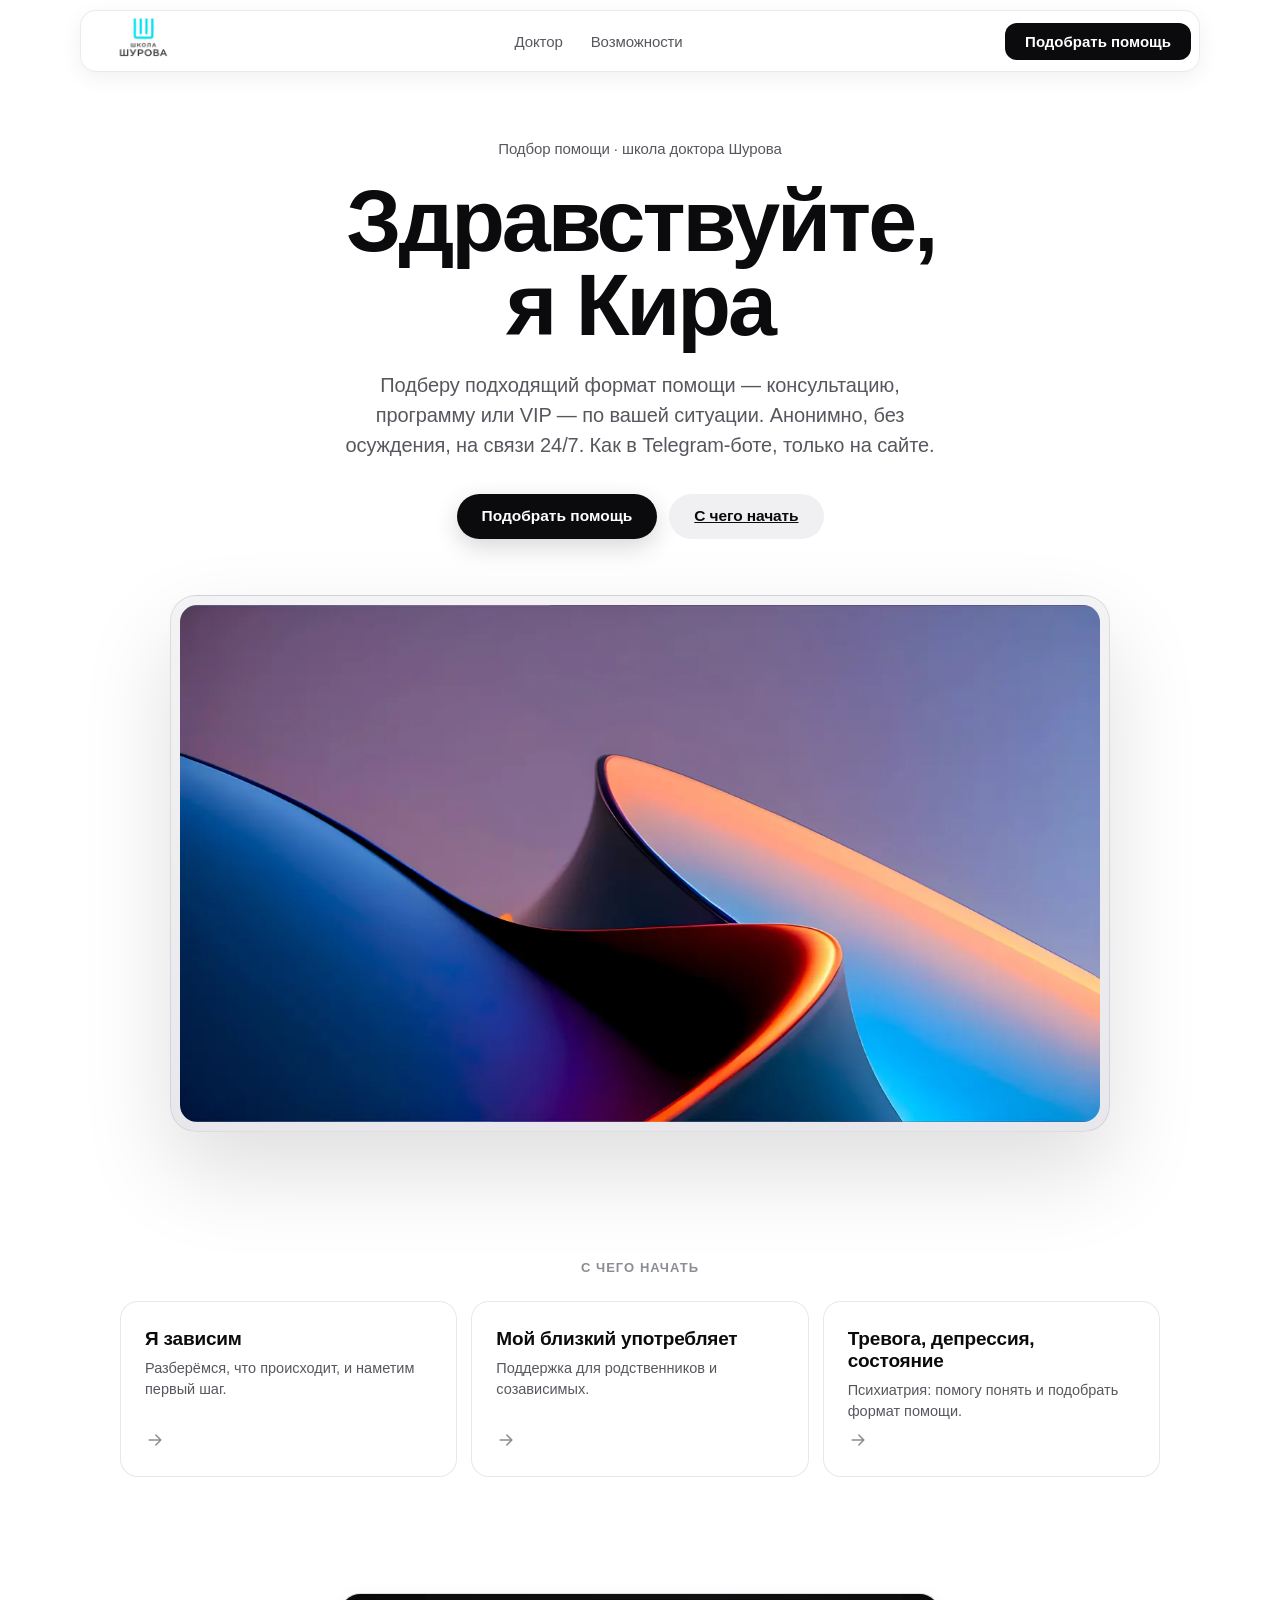
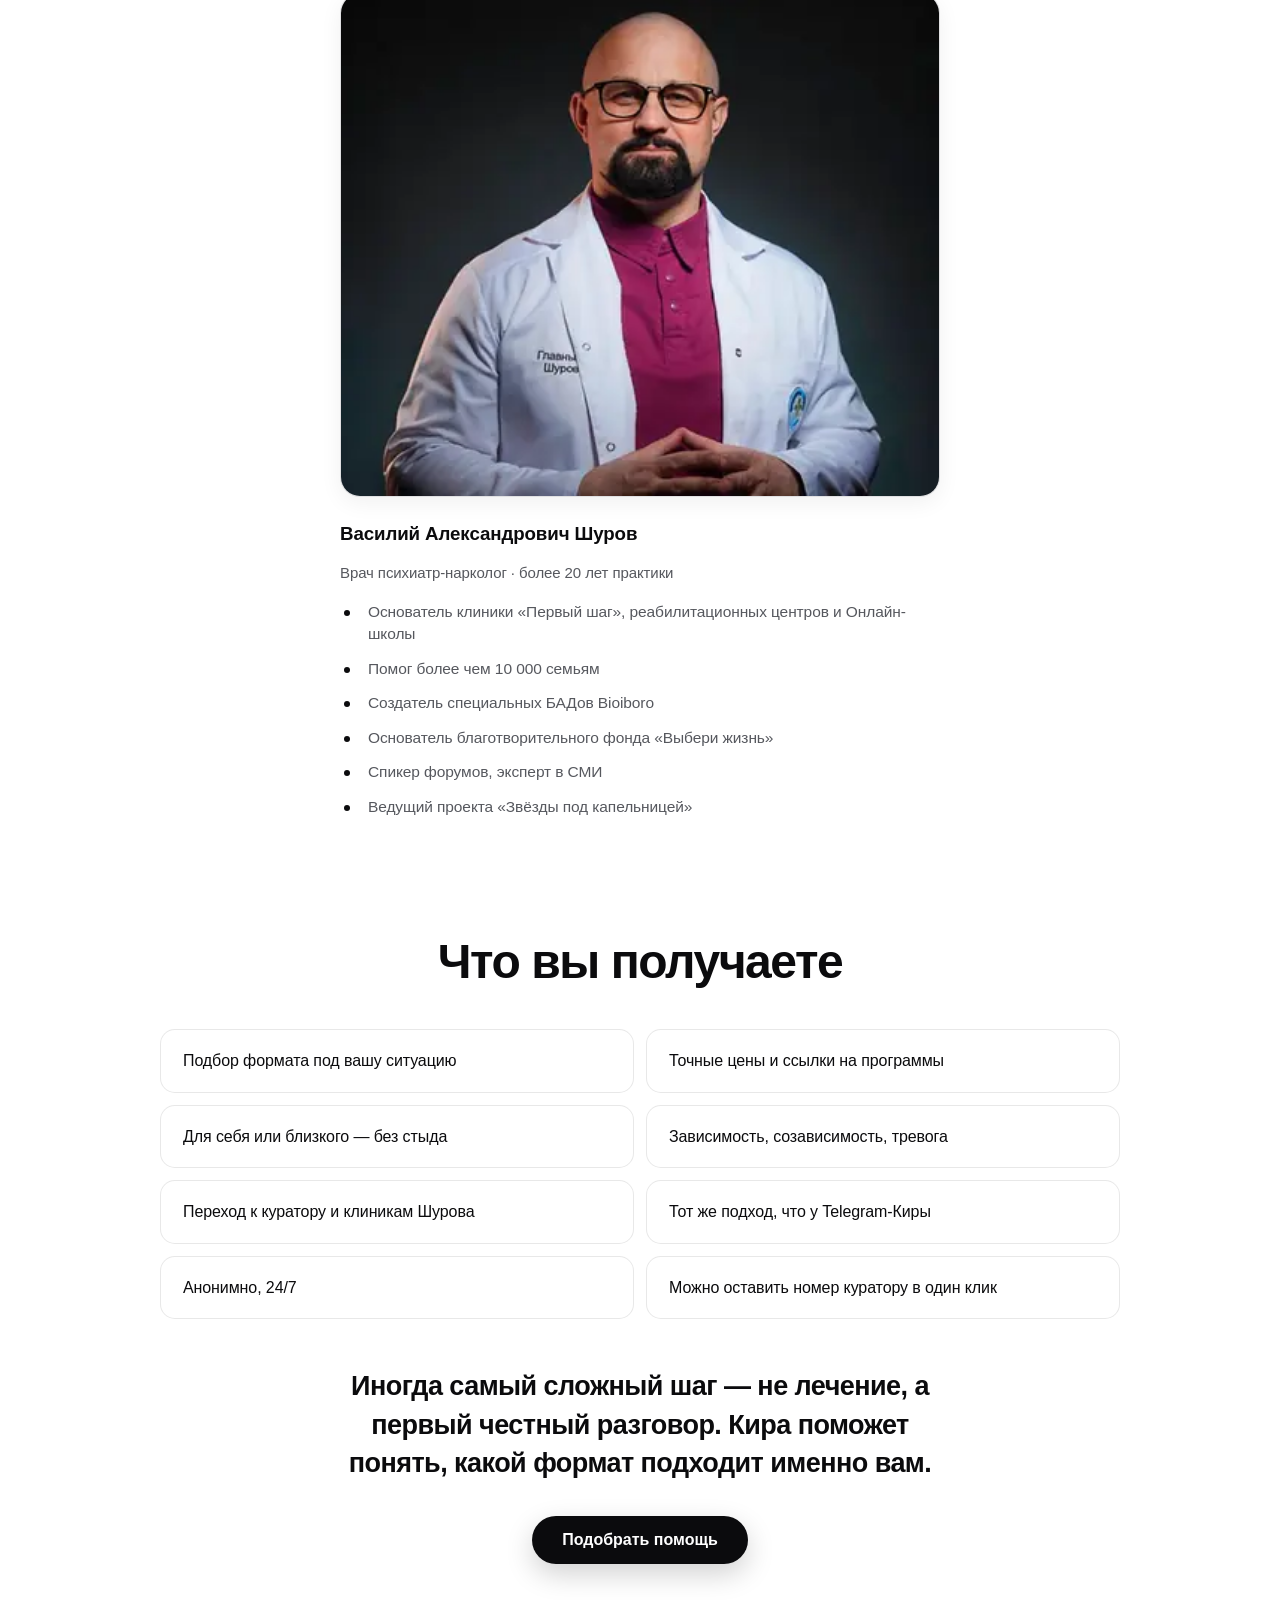
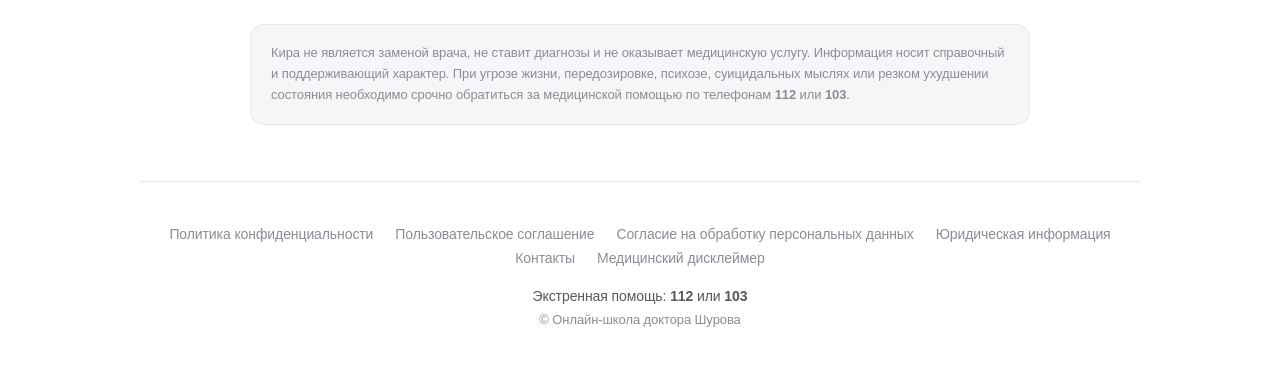
==== index.html @ 7c6d8bab "Rewrite webinar registration copy in clear Russian. Co-authored-by: Cursor <cursoragent@cursor.com>" ====
<!DOCTYPE html>
<html lang="ru">
<head>
  <meta charset="UTF-8" />
  <meta name="viewport" content="width=device-width, initial-scale=1.0, viewport-fit=cover" />
  <meta name="theme-color" content="#ffffff" />
  <meta name="apple-mobile-web-app-capable" content="yes" />
  <meta name="apple-mobile-web-app-status-bar-style" content="default" />
  <meta name="apple-mobile-web-app-title" content="Kira" />
  <link rel="manifest" href="/manifest.webmanifest" />
  <link rel="apple-touch-icon" href="/apple-touch-icon.png" />
  <title data-i18n-attr="title" data-i18n-attr-content="meta.title">Кира — подбор помощи | Школа доктора Шурова</title>
  <meta name="description" data-i18n-attr="description" data-i18n-attr-content="meta.description" content="Кира подберёт формат помощи: консультации, программы, VIP. Анонимно, 24/7." />

  <!-- Превью при пересылке в соцсетях / мессенджерах (ru) -->
  <meta property="og:type" content="website" />
  <meta property="og:site_name" content="Kira" />
  <meta property="og:locale" content="ru_RU" />
  <meta property="og:title" content="Кира — подбор помощи | Школа доктора Шурова" />
  <meta property="og:description" content="Кира подберёт формат помощи: консультации, программы, VIP. Анонимно, 24/7." />
  <meta property="og:url" content="https://kira-ai.online/" />
  <meta property="og:image" content="https://kira-ai.online/promo-ru.jpg" />
  <meta property="og:image:type" content="image/jpeg" />
  <meta property="og:image:alt" content="Кира — подбор помощи" />
  <meta name="twitter:card" content="summary_large_image" />
  <meta name="twitter:title" content="Кира — подбор помощи | Школа доктора Шурова" />
  <meta name="twitter:description" content="Кира подберёт формат помощи: консультации, программы, VIP. Анонимно, 24/7." />
  <meta name="twitter:image" content="https://kira-ai.online/promo-ru.jpg" />
  <link rel="alternate" hreflang="ru" href="https://kira-ai.online/" />
  <link rel="alternate" hreflang="x-default" href="https://kira-ai.online/" />
  <meta name="kira-lang" content="ru" />

  <link rel="preconnect" href="https://api.fontshare.com" crossorigin />
  <link href="https://api.fontshare.com/v2/css?f[]=general-sans@400,500,600&display=swap" rel="stylesheet" />
  <link rel="stylesheet" href="/styles.css?v=20" />
</head>
<body>
  <!-- ═══════════ ФОНОВАЯ АТМОСФЕРА ═══════════ -->
  <div class="ambient" aria-hidden="true"></div>

  <!-- ═══════════ ПЛАВАЮЩАЯ GLASS-ШАПКА ═══════════ -->
  <header class="nav" id="nav">
    <div class="nav-pill glass">
      <a class="brand" href="#top">
        <picture>
          <source type="image/webp" srcset="/logo_nav.webp" />
          <img class="brand-logo" src="/logo_nav.png" width="240" height="160" alt="Школа доктора Шурова" decoding="async" />
        </picture>
      </a>
      <nav class="nav-links">
        <a href="#doctor" data-i18n="nav.doctor">Доктор</a>
        <a href="#benefits" data-i18n="nav.benefits">Возможности</a>
      </nav>
      <div class="nav-right">
        <div class="lang" id="lang" hidden aria-hidden="true">
          <button class="lang-btn" id="langBtn" aria-haspopup="true" aria-expanded="false" tabindex="-1">
            <span id="langFlag" class="lang-flag" aria-hidden="true">🇷🇺</span>
            <span id="langCur">RU</span>
          </button>
          <div class="lang-menu glass" id="langMenu" role="menu" hidden></div>
        </div>
        <button class="nav-cta" id="navStart" data-i18n="nav.start">Подобрать помощь</button>
      </div>
    </div>
  </header>

  <main id="top">
    <!-- ═══════════ ГЕРОЙ ═══════════ -->
    <section class="hero" id="hero">
      <div class="hero-inner">
        <p class="hero-eyebrow" data-i18n="hero.eyebrow">Подбор помощи · школа доктора Шурова</p>
        <h1 class="hero-title" data-i18n="hero.title">Здравствуйте,<br>я&nbsp;Кира</h1>
        <p class="hero-sub" data-i18n="hero.sub">Подберу подходящий формат помощи — консультацию, программу или VIP — по вашей ситуации. Анонимно, без осуждения, на связи 24/7. Как в Telegram-боте, только на сайте.</p>
        <div class="hero-cta">
          <button class="btn btn-dark" id="heroStart" data-i18n="hero.cta.start">Подобрать помощь</button>
          <a class="btn btn-soft" href="#ways" data-i18n="hero.cta.pricing">С чего начать</a>
        </div>
        <div class="hero-visual">
          <picture>
            <source type="image/webp" srcset="/kira_background-800.webp 800w, /kira_background.webp 1280w" sizes="(max-width: 720px) 92vw, 960px" />
            <img src="/kira_background.jpg" width="1280" height="720" alt="Кира — ИИ-помощник доктора Шурова" fetchpriority="high" decoding="async" />
          </picture>
        </div>
      </div>
    </section>

    <!-- ═══════════ С ЧЕГО НАЧАТЬ ═══════════ -->
    <section class="ways" id="ways">
      <p class="eyebrow" data-i18n="ways.eyebrow">С чего начать</p>
      <div class="ways-grid">
        <button class="way" data-topic="self">
          <span class="way-l" data-i18n="ways.self.title">Я зависим</span>
          <span class="way-d" data-i18n="ways.self.desc">Разберёмся, что происходит, и наметим первый шаг.</span>
          <span class="way-arrow" aria-hidden="true">
            <svg viewBox="0 0 24 24" width="20" height="20" fill="none" stroke="currentColor" stroke-width="1.8" stroke-linecap="round" stroke-linejoin="round"><path d="M5 12h14M13 6l6 6-6 6"/></svg>
          </span>
        </button>
        <button class="way" data-topic="relative">
          <span class="way-l" data-i18n="ways.relative.title">Мой близкий употребляет</span>
          <span class="way-d" data-i18n="ways.relative.desc">Поддержка для родственников и созависимых.</span>
          <span class="way-arrow" aria-hidden="true">
            <svg viewBox="0 0 24 24" width="20" height="20" fill="none" stroke="currentColor" stroke-width="1.8" stroke-linecap="round" stroke-linejoin="round"><path d="M5 12h14M13 6l6 6-6 6"/></svg>
          </span>
        </button>
        <button class="way" data-topic="psychiatry">
          <span class="way-l" data-i18n="ways.psychiatry.title">Тревога, депрессия, состояние</span>
          <span class="way-d" data-i18n="ways.psychiatry.desc">Психиатрия: помогу понять и подобрать формат помощи.</span>
          <span class="way-arrow" aria-hidden="true">
            <svg viewBox="0 0 24 24" width="20" height="20" fill="none" stroke="currentColor" stroke-width="1.8" stroke-linecap="round" stroke-linejoin="round"><path d="M5 12h14M13 6l6 6-6 6"/></svg>
          </span>
        </button>
      </div>
    </section>

    <!-- ═══════════ ДОКТОР ═══════════ -->
    <section class="doctor" id="doctor">
      <div class="doctor-intro">
        <picture>
          <source type="image/webp" srcset="/shurovv11-640.webp 640w, /shurovv11.webp 960w" sizes="(max-width: 640px) 92vw, 640px" />
          <img class="doctor-photo" id="doctorPhoto" src="/shurovv11.jpg" width="960" height="504" alt="Василий Александрович Шуров" loading="lazy" decoding="async" />
        </picture>
        <h3 data-i18n="doctor.name">Василий Александрович Шуров</h3>
        <p class="doctor-role" data-i18n="doctor.role">Врач психиатр-нарколог · более 20 лет практики</p>
        <ul class="doctor-facts">
          <li data-i18n="doctor.facts.1">Основатель клиники «Первый шаг», реабилитационных центров и Онлайн-школы</li>
          <li data-i18n="doctor.facts.2">Помог более чем 10 000 семьям</li>
          <li data-i18n="doctor.facts.3">Создатель специальных БАДов Bioiboro</li>
          <li data-i18n="doctor.facts.4">Основатель благотворительного фонда «Выбери жизнь»</li>
          <li data-i18n="doctor.facts.5">Спикер форумов, эксперт в СМИ</li>
          <li data-i18n="doctor.facts.6">Ведущий проекта «Звёзды под капельницей»</li>
        </ul>
      </div>

    </section>

    <!-- ═══════════ ЧТО ВЫ ПОЛУЧАЕТЕ ═══════════ -->
    <section class="benefits" id="benefits">
      <h2 class="sec-h" data-i18n="benefits.title">Что вы получаете</h2>
      <div class="benefits-grid">
        <div class="benefit" data-i18n="benefits.1">Подбор формата под вашу ситуацию</div>
        <div class="benefit" data-i18n="benefits.2">Точные цены и ссылки на программы</div>
        <div class="benefit" data-i18n="benefits.3">Для себя или близкого — без стыда</div>
        <div class="benefit" data-i18n="benefits.4">Зависимость, созависимость, тревога</div>
        <div class="benefit" data-i18n="benefits.5">Переход к куратору и клиникам Шурова</div>
        <div class="benefit" data-i18n="benefits.6">Тот же подход, что у Telegram-Киры</div>
        <div class="benefit" data-i18n="benefits.7">Анонимно, 24/7</div>
        <div class="benefit" data-i18n="benefits.8">Тот же подход, что у Telegram-Киры</div>
      </div>
      <p class="benefits-quote" data-i18n="benefits.quote">
        Иногда самый сложный шаг — не лечение, а первый честный разговор.
        Кира поможет понять, какой формат подходит именно вам.
      </p>
      <button class="btn-primary btn-lg" id="benefitsCta" data-i18n="benefits.cta">Подобрать помощь</button>
    </section>

    <!-- ═══════════ ЮР. ДИСКЛЕЙМЕР ═══════════ -->
    <section class="legal" id="legal">
      <p data-i18n="legal.text">
        Кира не является заменой врача, не ставит диагнозы и не оказывает медицинскую услугу.
        Информация носит справочный и поддерживающий характер. При угрозе жизни, передозировке,
        психозе, суицидальных мыслях или резком ухудшении состояния необходимо срочно обратиться
        за медицинской помощью по телефонам <b>112</b> или <b>103</b>.
      </p>
    </section>

    <!-- ═══════════ ФУТЕР ═══════════ -->
    <footer class="footer">
      <div class="footer-links">
        <a href="#legal-privacy" data-legal="privacy" data-i18n="footer.privacy">Политика конфиденциальности</a>
        <a href="#legal-terms" data-legal="terms" data-i18n="footer.terms">Пользовательское соглашение</a>
        <a href="#legal-consent" data-legal="consent" data-i18n="footer.consent">Согласие на обработку персональных данных</a>
        <a href="#legal-legal" data-legal="legal" data-i18n="footer.legal">Юридическая информация</a>
        <a href="#legal-contacts" data-legal="contacts" data-i18n="footer.contacts">Контакты</a>
        <a href="#legal-disclaimer" data-legal="disclaimer" data-i18n="footer.disclaimer">Медицинский дисклеймер</a>
      </div>
      <p class="footer-sos" data-i18n="footer.sos">Экстренная помощь: <b>112</b> или <b>103</b></p>
      <p class="footer-copy" data-i18n="footer.copy">© Онлайн-школа доктора Шурова</p>
    </footer>
  </main>

  <!-- ═══════════ МОБИЛЬНЫЙ ТАБ-БАР (glass) ═══════════ -->
  <nav class="tabbar glass" id="tabbar" aria-label="Навигация">
    <button class="tabbar-item active" data-go="top">
      <svg viewBox="0 0 24 24" width="21" height="21" aria-hidden="true"><path fill="currentColor" d="M12 3l9 8h-3v9h-4v-6h-4v6H6v-9H3z"/></svg>
      <span data-i18n="tabbar.home">Главная</span>
    </button>
    <button class="tabbar-item" data-go="doctor">
      <svg viewBox="0 0 24 24" width="21" height="21" aria-hidden="true"><path fill="currentColor" d="M12 12a5 5 0 1 0 0-10 5 5 0 0 0 0 10Zm0 2c-4.4 0-8 2.7-8 6v2h16v-2c0-3.3-3.6-6-8-6Z"/></svg>
      <span data-i18n="tabbar.doctor">Доктор</span>
    </button>
    <button class="tabbar-item" data-go="benefits">
      <svg viewBox="0 0 24 24" width="21" height="21" aria-hidden="true"><path fill="currentColor" d="M12 2l2.5 5.5L20 8l-4 4 1 6-5-3-5 3 1-6-4-4 5.5-.5z"/></svg>
      <span data-i18n="tabbar.pricing">Возможности</span>
    </button>
    <button class="tabbar-item" data-go="chat">
      <svg viewBox="0 0 24 24" width="21" height="21" aria-hidden="true"><path fill="currentColor" d="M4 4h16a1 1 0 0 1 1 1v11a1 1 0 0 1-1 1H8l-4 4V5a1 1 0 0 1 1-1Z"/></svg>
      <span data-i18n="tabbar.chat">Подбор</span>
    </button>
  </nav>

  <!-- ═══════════ ОНБОРДИНГ (iOS-стиль) ═══════════ -->
  <div class="sheet" id="onboarding" aria-hidden="true">
    <div class="sheet-card">
      <button class="sheet-close" id="obClose" aria-label="Закрыть">✕</button>
      <div class="ob-progress" id="obProgress"></div>
      <div class="ob-body" id="obBody"></div>
    </div>
  </div>

  <!-- ═══════════ ЧАТ ═══════════ -->
  <div class="chat-wrap" id="chatWrap" aria-hidden="true">

    <!-- Боковая панель (десктоп) / шторка (мобайл) -->
    <aside class="chat-side" id="chatSide">
      <div class="side-head">
        <img class="chat-logo" src="/logo_nav.webp" width="240" height="160" alt="Школа доктора Шурова" decoding="async" />
        <button class="side-close" id="sideClose" aria-label="Закрыть">
          <svg viewBox="0 0 24 24" width="20" height="20" fill="none" stroke="currentColor" stroke-width="2" stroke-linecap="round"><path d="M6 6l12 12M18 6L6 18"/></svg>
        </button>
      </div>
      <button class="side-new" id="chatNew">
        <svg viewBox="0 0 24 24" width="18" height="18" fill="none" stroke="currentColor" stroke-width="2" stroke-linecap="round"><path d="M12 5v14M5 12h14"/></svg>
        <span data-i18n="chat.newChat">Новый разговор</span>
      </button>
      <div class="side-list" id="chatList"></div>
      <div class="side-foot">
        <div class="side-profile-wrap" id="profileWrap">
          <div class="profile-menu" id="profileMenu" hidden>
            <div class="profile-menu-card">
              <div class="profile-menu-user">
                <span class="side-avatar" id="profileAvatarBig" aria-hidden="true">K</span>
                <div class="profile-menu-user-text">
                  <div class="profile-menu-name" id="profileMenuName">Гость</div>
                  <div class="profile-menu-sub" data-i18n="profile.temp">Временный аккаунт</div>
                  <code class="profile-menu-id" id="profileIdFull"></code>
                </div>
              </div>

              <div class="profile-group">
                <button type="button" class="profile-row" id="profileCopyId">
                  <span data-i18n="profile.copy">Копировать ID</span>
                  <svg class="profile-chev" viewBox="0 0 24 24" width="14" height="14" aria-hidden="true"><path fill="currentColor" d="M9 6l6 6-6 6"/></svg>
                </button>
                <button type="button" class="profile-row" id="profileLangBtn" aria-expanded="false" hidden>
                  <span data-i18n="profile.lang">Язык</span>
                  <span class="profile-row-value" id="profileLangCur">RU</span>
                </button>
                <div class="profile-lang-list" id="profileLangList" hidden></div>
                <button type="button" class="profile-row" id="profileDisclaimer" data-legal="disclaimer">
                  <span data-i18n="profile.disclaimer">Медицинский дисклеймер</span>
                  <svg class="profile-chev" viewBox="0 0 24 24" width="14" height="14" aria-hidden="true"><path fill="currentColor" d="M9 6l6 6-6 6"/></svg>
                </button>
              </div>

              <div class="profile-group">
                <button type="button" class="profile-row profile-row-danger" id="profileDelete">
                  <span data-i18n="profile.delete">Удалить аккаунт</span>
                </button>
              </div>
            </div>
          </div>
          <button type="button" class="side-profile" id="profileBtn" aria-haspopup="true" aria-expanded="false">
            <span class="side-avatar" id="profileAvatar" aria-hidden="true">K</span>
            <span class="side-profile-meta">
              <span class="side-profile-name" id="profileName">Гость</span>
              <span class="side-profile-id" id="profileIdShort"></span>
            </span>
            <svg class="side-profile-chevron" viewBox="0 0 24 24" width="14" height="14" aria-hidden="true"><path fill="currentColor" d="M7 14l5-5 5 5z"/></svg>
          </button>
        </div>
      </div>
    </aside>
    <div class="chat-backdrop" id="chatBackdrop"></div>

    <!-- Основная область -->
    <div class="chat-main">
      <header class="chat-head">
        <button class="chat-menu" id="chatMenu" aria-label="Меню">
          <svg viewBox="0 0 24 24" width="22" height="22" fill="none" stroke="currentColor" stroke-width="2" stroke-linecap="round"><path d="M4 7h16M4 12h16M4 17h16"/></svg>
        </button>
        <span class="chat-title" id="chatTitle">Кира</span>
        <button class="chat-newtop" id="chatNewTop" aria-label="Новый разговор" data-i18n-aria="chat.newChat">
          <svg viewBox="0 0 24 24" width="21" height="21" fill="none" stroke="currentColor" stroke-width="2" stroke-linecap="round"><path d="M12 5v14M5 12h14"/></svg>
        </button>
      </header>
      <div class="chat-scroll" id="chatScroll">
        <div class="messages" id="messages"></div>
      </div>
      <div class="composer">
        <div class="chips" id="chips"></div>
        <button type="button" class="lead-open-btn" id="leadOpen" data-i18n="lead.open" hidden>Оставить номер</button>
        <div class="composer-inner">
          <textarea id="input" class="composer-input" rows="1" autocomplete="off" enterkeyhint="enter" data-i18n-placeholder="chat.placeholder"></textarea>
          <button id="send" class="send-btn" aria-label="Отправить">
            <svg viewBox="0 0 24 24" width="20" height="20" aria-hidden="true"><path fill="currentColor" d="M4.4 12 3 4.3c-.2-1 .8-1.8 1.7-1.4l15.6 7.3c1 .5 1 1.9 0 2.4L4.7 20.1c-.9.4-1.9-.4-1.7-1.4L4.4 12Zm1.7-.9h6.2c.5 0 .9.4.9.9s-.4.9-.9.9H6.1l-.9 5 12.9-6-12.9-6 .9 5.2Z"/></svg>
          </button>
        </div>
        <p class="composer-note" data-i18n="chat.note">Кира — ИИ и не заменяет врача. При угрозе жизни — 103 или 112.</p>
      </div>
    </div>
  </div>

  <!-- заглушка для совместимости со скриптом (подписка в Sale не используется) -->
  <div class="modal" id="subModal" aria-hidden="true" hidden></div>

  <!-- ═══════════ ЗАЯВКА / НОМЕР → amo ═══════════ -->
  <div class="sheet" id="leadSheet" aria-hidden="true">
    <div class="sheet-card lead-card">
      <button class="sheet-close" id="leadClose" aria-label="Закрыть">✕</button>
      <div class="lead-scroll">
        <h3 class="modal-h" data-i18n="lead.title">Оставить номер</h3>
        <p class="lead-hint" data-i18n="lead.hint">Куратор позвонит в удобное время. Можно и без формы — просто напишите номер в чат Кире.</p>
        <label class="lead-label"><span data-i18n="lead.name">Имя</span>
          <input id="leadName" class="lead-input" type="text" autocomplete="name" maxlength="80" enterkeyhint="next" />
        </label>
        <label class="lead-label"><span data-i18n="lead.phone">Телефон</span>
          <input id="leadPhone" class="lead-input" type="tel" inputmode="tel" autocomplete="tel" maxlength="40" required placeholder="+7 900 000-00-00" enterkeyhint="next" />
        </label>
        <label class="lead-label"><span data-i18n="lead.time">Когда удобно позвонить</span>
          <input id="leadTime" class="lead-input" type="text" maxlength="120" data-i18n-placeholder="lead.time.ph" enterkeyhint="done" />
        </label>
        <label class="lead-check">
          <input id="leadConsent" type="checkbox" />
          <span data-i18n="lead.consent">Согласен(на), что куратор может позвонить по этому номеру</span>
        </label>
        <p class="lead-legal-link">
          <a href="#legal-consent" data-legal="consent" data-i18n="lead.consent.link">Текст согласия и политика</a>
        </p>
        <p class="lead-status" id="leadStatus" hidden></p>
      </div>
      <div class="lead-actions">
        <button class="btn-primary btn-lg" id="leadSubmit" data-i18n="lead.submit">Отправить</button>
      </div>
    </div>
  </div>

  <!-- ═══════════ ЮР. ДОКУМЕНТЫ ═══════════ -->
  <div class="sheet" id="legalSheet" aria-hidden="true">
    <div class="sheet-card legal-card">
      <button class="sheet-close" id="legalClose" aria-label="Закрыть" data-i18n-aria="legal.close">✕</button>
      <h3 class="legal-doc-title" id="legalTitle"></h3>
      <div class="legal-doc-body" id="legalBody"></div>
    </div>
  </div>

  <script src="/config.js?v=3" defer></script>
  <script src="/products.js?v=6" defer></script>
  <script src="/app.js?v=39" defer></script>
  <script>
    if ("serviceWorker" in navigator) {
      window.addEventListener("load", () => {
        navigator.serviceWorker.register("/sw.js").catch(() => {});
      });
    }
  </script>
</body>
</html>
---- styles.css ----
/* Кира — веб. Светлый минимализм в духе Framer / enterprise-лендингов.
   Шрифт: General Sans. Монохром: чёрный/белый/серый + акцент только на ссылках. */
:root {
  --font: "General Sans", -apple-system, BlinkMacSystemFont, "Segoe UI", Roboto, Helvetica, Arial, sans-serif;

  --bg: #ffffff;
  --bg-2: #f6f6f8;
  --ink: #0b0b0d;
  --ink-soft: #56585e;
  --ink-faint: #8b8d94;
  --line: rgba(0, 0, 0, 0.09);
  --line-2: rgba(0, 0, 0, 0.05);

  --accent: #0a84ff;

  --shadow-sm: 0 6px 22px rgba(0, 0, 0, 0.06);
  --shadow-md: 0 18px 44px rgba(0, 0, 0, 0.09);
  --shadow-lg: 0 40px 90px rgba(0, 0, 0, 0.13);

  --radius: 20px;
  --maxw: 720px;
  --nav-h: 64px;
  font-synthesis: none;
}

* { box-sizing: border-box; }
html { scroll-behavior: smooth; -webkit-text-size-adjust: 100%; overflow-x: hidden; max-width: 100%; }
body {
  margin: 0;
  font-family: var(--font);
  background: var(--bg);
  color: var(--ink);
  -webkit-font-smoothing: antialiased;
  text-rendering: optimizeLegibility;
  letter-spacing: -0.006em;
  overflow-x: hidden;
  max-width: 100%;
}
body.locked { overflow: hidden; }
/* Пока чат открыт — прячем лендинг, чтобы ничего не просвечивало под клавиатурой */
body.chat-open > main,
body.chat-open > .nav,
body.chat-open > .tabbar,
body.chat-open > .ambient {
  visibility: hidden !important;
  pointer-events: none !important;
}
a { color: inherit; }
.ambient { display: none; }

/* Светлое стекло (для плавающих панелей) */
.glass {
  background: rgba(255, 255, 255, 0.72);
  border: 1px solid rgba(0, 0, 0, 0.08);
  backdrop-filter: blur(20px) saturate(180%);
  -webkit-backdrop-filter: blur(20px) saturate(180%);
  box-shadow: var(--shadow-sm);
}

/* ─────────── Шапка ─────────── */
.nav {
  position: fixed; z-index: 40;
  top: max(10px, env(safe-area-inset-top));
  left: 50%; transform: translateX(-50%);
  width: min(1120px, calc(100vw - 24px));
  transition: transform 0.28s cubic-bezier(0.4, 0, 0.2, 1), opacity 0.2s ease;
}
.nav.hidden { transform: translate(-50%, calc(-100% - 20px)); opacity: 0; }
.nav-pill { display: flex; align-items: center; justify-content: space-between; gap: 14px; padding: 8px 8px 8px 20px; border-radius: 16px; }
.brand { text-decoration: none; display: flex; align-items: center; }
.brand-text { font-weight: 600; font-size: 19px; letter-spacing: -0.02em; color: var(--ink); }
.brand-logo { height: 74px; width: auto; display: block; margin: -15px -8px -15px -12px; }
.nav-links { display: flex; align-items: center; gap: 2px; }
.nav-links a, .nav-link-btn {
  font: inherit; font-size: 15px; font-weight: 500; color: var(--ink-soft);
  text-decoration: none; background: none; border: none; cursor: pointer;
  padding: 8px 13px; border-radius: 10px; transition: color 0.2s, background 0.2s;
}
.nav-links a:hover, .nav-link-btn:hover { color: var(--ink); background: rgba(0, 0, 0, 0.05); }
.nav-right { display: flex; align-items: center; gap: 8px; }
.nav-cta {
  font: inherit; font-size: 15px; font-weight: 600; cursor: pointer; color: #fff;
  background: var(--ink); border: none; padding: 10px 20px; border-radius: 12px;
  transition: transform 0.15s ease, background 0.2s;
}
.nav-cta:hover { transform: translateY(-1px); background: #000; }

/* Язык */
.lang { position: relative; }
.lang-btn {
  font: inherit; font-size: 14px; font-weight: 600; cursor: pointer; color: var(--ink-soft);
  background: rgba(0, 0, 0, 0.04); border: 1px solid var(--line); border-radius: 12px;
  padding: 9px 12px; display: flex; align-items: center; gap: 4px;
}
.lang-btn:hover { color: var(--ink); }
.lang-flag { font-size: 16px; line-height: 1; }
.lang-menu {
  position: absolute; top: calc(100% + 10px); right: 0; min-width: 200px; padding: 6px;
  border-radius: 14px; display: none; flex-direction: column; z-index: 50;
  background: #fff; border: 1px solid var(--line); box-shadow: var(--shadow-md);
}
.lang-menu.open { display: flex; }
.lang-menu button {
  font: inherit; font-size: 15px; text-align: left; cursor: pointer; color: var(--ink);
  background: none; border: none; padding: 10px 12px; border-radius: 9px;
  display: flex; align-items: center; gap: 10px;
}
.lang-menu button:hover { background: var(--bg-2); }
.lang-menu .lang-name { flex: 1; }
.lang-menu .lang-check { flex: 0 0 auto; color: var(--accent, #2563eb); opacity: 0; visibility: hidden; }
.lang-menu button.active { background: var(--bg-2); font-weight: 600; }
.lang-menu button.active .lang-check { opacity: 1; visibility: visible; }

/* ─────────── Герой ─────────── */
.hero { padding: calc(var(--nav-h) + 76px) 20px 40px; text-align: center; }
.hero-inner { max-width: 940px; margin: 0 auto; }
.hero-eyebrow { font-size: 15px; font-weight: 500; color: var(--ink-soft); margin: 0 0 22px; }
.hero-title { font-size: clamp(46px, 8.6vw, 88px); line-height: 0.96; letter-spacing: -0.035em; font-weight: 600; margin: 0 auto 22px; max-width: 12ch; }
.hero-sub { max-width: 600px; margin: 0 auto 34px; font-size: clamp(16px, 2.1vw, 20px); line-height: 1.5; color: var(--ink-soft); }
.hero-cta { display: flex; gap: 12px; justify-content: center; flex-wrap: wrap; }

.btn {
  font: inherit; font-size: 15.5px; font-weight: 600; cursor: pointer; white-space: nowrap;
  border: 1px solid transparent; border-radius: 999px; padding: 12px 24px; line-height: 1.2;
  transition: transform 0.15s ease, background 0.2s, box-shadow 0.2s;
}
.btn-dark { background: var(--ink); color: #fff; box-shadow: 0 8px 24px rgba(0, 0, 0, 0.16); }
.btn-dark:hover { transform: translateY(-1px); background: #000; }
.btn-soft { background: #f0f0f2; color: var(--ink); }
.btn-soft:hover { background: #e6e6ea; }
.btn-lg { font-size: 17px; padding: 16px 34px; }

.hero-visual {
  margin: 56px auto 0; max-width: 960px; padding: 9px; border-radius: 26px;
  background: linear-gradient(180deg, #f3f3f5 0%, #e8e8ec 100%);
  border: 1px solid var(--line); box-shadow: var(--shadow-lg);
}
.hero-visual picture { display: block; width: 100%; }
.hero-visual img {
  display: block; width: 100%; height: auto; aspect-ratio: 16 / 9;
  object-fit: cover; border-radius: 17px; background: #ececf0;
}

/* ─────────── С чего начать ─────────── */
.ways { max-width: 1080px; margin: 0 auto; padding: 88px 20px 20px; scroll-margin-top: 90px; }
.eyebrow { font-size: 13px; font-weight: 600; letter-spacing: 0.08em; text-transform: uppercase; color: var(--ink-faint); text-align: center; margin: 0 0 26px; }
.ways-grid { display: grid; grid-template-columns: repeat(3, 1fr); gap: 14px; }
.way {
  font: inherit; text-align: left; cursor: pointer; color: var(--ink);
  background: #fff; border: 1px solid var(--line); border-radius: 18px; padding: 26px 24px;
  display: flex; flex-direction: column; gap: 8px; min-height: 168px;
  transition: transform 0.16s ease, border-color 0.2s, box-shadow 0.2s;
}
.way:hover { transform: translateY(-3px); border-color: rgba(0, 0, 0, 0.18); box-shadow: var(--shadow-md); }
.way-l { font-size: 19px; font-weight: 600; letter-spacing: -0.01em; }
.way-d { font-size: 14.5px; color: var(--ink-soft); line-height: 1.45; flex: 1; }
.way-arrow { color: var(--ink-faint); display: flex; transition: color 0.2s, transform 0.2s; }
.way:hover .way-arrow { color: var(--ink); transform: translateX(3px); }

/* ─────────── Доктор / видео ─────────── */
.doctor { max-width: 640px; margin: 0 auto; padding: 96px 20px; scroll-margin-top: 90px; }
.doctor-video { margin-top: 60px; }
.eyebrow-left { text-align: left; margin-bottom: 16px; }
.video { position: relative; aspect-ratio: 16 / 9; border-radius: var(--radius); overflow: hidden; background: #0b0b0d; box-shadow: var(--shadow-md); border: 1px solid var(--line); }
.video-ph { position: absolute; inset: 0; display: flex; flex-direction: column; align-items: center; justify-content: center; gap: 16px; background: radial-gradient(circle at 50% 38%, #232327, #0b0b0d); }
.video-play {
  width: 74px; height: 74px; border-radius: 50%; border: 1px solid rgba(255, 255, 255, 0.22); cursor: pointer; color: #fff;
  background: rgba(255, 255, 255, 0.12); backdrop-filter: blur(8px); -webkit-backdrop-filter: blur(8px);
  display: grid; place-items: center; transition: transform 0.15s ease, background 0.2s;
}
.video-play:hover { transform: scale(1.06); background: rgba(255, 255, 255, 0.2); }
.video-play svg { margin-left: 4px; }
.video-cap { color: rgba(255, 255, 255, 0.78); font-size: 14px; font-weight: 500; }
.doctor-photo {
  display: block; width: 100%; aspect-ratio: 4 / 3;
  object-fit: cover; object-position: center 12%; border-radius: 20px;
  margin-bottom: 26px; background: var(--bg-2); border: 1px solid var(--line); box-shadow: var(--shadow-sm);
}
.doctor-card h3 { font-size: clamp(24px, 3.2vw, 30px); font-weight: 600; letter-spacing: -0.02em; margin: 0 0 6px; }
.doctor-role { font-size: 15px; color: var(--ink-soft); font-weight: 500; margin: 0 0 20px; }
.doctor-facts { list-style: none; padding: 0; margin: 0; display: flex; flex-direction: column; gap: 12px; }
.doctor-facts li { position: relative; padding-left: 28px; font-size: 15.5px; line-height: 1.45; color: var(--ink-soft); }
.doctor-facts li::before { content: ""; position: absolute; left: 4px; top: 9px; width: 6px; height: 6px; border-radius: 50%; background: var(--ink); }

/* ─────────── Что вы получаете ─────────── */
.benefits { max-width: 1000px; margin: 0 auto; padding: 20px 20px; text-align: center; scroll-margin-top: 90px; }
.sec-h { font-size: clamp(30px, 4.6vw, 48px); font-weight: 600; letter-spacing: -0.03em; margin: 0 0 40px; }
.benefits-grid { display: grid; grid-template-columns: repeat(2, 1fr); gap: 12px; text-align: left; }
.benefit {
  font-size: 16px; font-weight: 500; line-height: 1.35; color: var(--ink);
  background: #fff; border: 1px solid var(--line); border-radius: 15px; padding: 20px 22px;
  transition: border-color 0.2s;
}
.benefit:hover { border-color: rgba(0, 0, 0, 0.16); }
.benefits-quote { max-width: 640px; margin: 48px auto 34px; font-size: clamp(20px, 2.6vw, 27px); line-height: 1.42; font-weight: 600; letter-spacing: -0.02em; }

.btn-primary {
  font: inherit; font-weight: 600; cursor: pointer; color: #fff; background: var(--ink);
  border: none; border-radius: 999px; padding: 15px 30px; box-shadow: 0 10px 28px rgba(0, 0, 0, 0.18);
  transition: transform 0.15s ease, background 0.2s;
}
.btn-primary:hover { transform: translateY(-1px); background: #000; }

/* ─────────── Legal / Footer ─────────── */
.legal { max-width: 820px; margin: 40px auto 0; padding: 0 20px; scroll-margin-top: 90px; }
.legal p { font-size: 13px; line-height: 1.6; color: var(--ink-faint); background: var(--bg-2); border: 1px solid var(--line-2); border-radius: 14px; padding: 18px 20px; }
.footer { max-width: 1000px; margin: 56px auto 0; padding: 44px 20px 64px; border-top: 1px solid var(--line); text-align: center; }
.footer-links { display: flex; flex-wrap: wrap; justify-content: center; gap: 8px 22px; margin-bottom: 22px; }
.footer-links a { font-size: 14px; color: var(--ink-faint); text-decoration: none; }
.footer-links a:hover { color: var(--ink); }
.footer-sos { font-size: 14px; color: var(--ink-soft); margin: 0 0 8px; }
.footer-copy { font-size: 13px; color: var(--ink-faint); margin: 0; }

/* ─────────── Мобильный таб-бар ─────────── */
.tabbar {
  position: fixed; left: 14px; right: 14px; bottom: max(14px, env(safe-area-inset-bottom));
  z-index: 45; display: none; gap: 6px; padding: 7px; border-radius: 22px;
  transition: transform 0.34s cubic-bezier(0.4, 0, 0.2, 1), opacity 0.22s ease;
}
.tabbar.hidden { transform: translateY(calc(100% + 24px)); opacity: 0; pointer-events: none; }
.tabbar-item {
  flex: 1; font: inherit; font-size: 11px; font-weight: 600; cursor: pointer; color: var(--ink-faint);
  background: none; border: none; border-radius: 15px; padding: 8px 4px; display: flex; flex-direction: column; align-items: center; gap: 4px;
  transition: color 0.2s, background 0.2s;
}
.tabbar-item.active { color: var(--ink); background: rgba(0, 0, 0, 0.06); box-shadow: inset 0 0 0 1px rgba(0, 0, 0, 0.04); }

/* ─────────── Онбординг (sheet) ─────────── */
.sheet { position: fixed; inset: 0; z-index: 60; display: none; align-items: center; justify-content: center; padding: 20px; background: rgba(0, 0, 0, 0.32); backdrop-filter: blur(6px); -webkit-backdrop-filter: blur(6px); }
.sheet.open { display: flex; animation: fade 0.2s ease; }
.sheet-card { position: relative; width: 100%; max-width: 460px; border-radius: 26px; padding: 32px 26px 26px; animation: pop 0.32s cubic-bezier(0.22, 1, 0.36, 1);
  background: #fff; border: 1px solid var(--line); box-shadow: var(--shadow-lg); }
.sheet-close { position: absolute; top: 16px; right: 16px; width: 32px; height: 32px; border-radius: 50%; border: none; cursor: pointer; background: var(--bg-2); color: var(--ink-soft); font-size: 15px; line-height: 1; display: grid; place-items: center; }
.sheet-close:hover { background: #ececef; color: var(--ink); }
.ob-progress { display: flex; gap: 6px; justify-content: center; margin-bottom: 24px; }
.ob-progress i { width: 26px; height: 4px; border-radius: 4px; background: var(--line); transition: background 0.25s; }
.ob-progress i.active { background: var(--ink); }
.ob-q { font-size: 24px; font-weight: 600; letter-spacing: -0.02em; text-align: center; margin: 0 0 6px; }
.ob-hint { font-size: 14.5px; color: var(--ink-faint); text-align: center; margin: 0 0 24px; }
.ob-options { display: flex; flex-direction: column; gap: 10px; }
.ob-opt {
  font: inherit; font-size: 16px; font-weight: 500; cursor: pointer; text-align: left; color: var(--ink);
  background: #fff; border: 1px solid var(--line); border-radius: 14px; padding: 16px 18px;
  display: flex; align-items: center; justify-content: space-between; transition: transform 0.12s ease, border-color 0.2s, background 0.2s;
}
.ob-opt:hover { transform: translateY(-1px); border-color: rgba(0, 0, 0, 0.22); background: var(--bg-2); }
.ob-opt .chev { color: var(--ink-faint); }
.ob-field { display: flex; flex-direction: column; gap: 14px; }
.ob-input { font: inherit; font-size: 17px; color: var(--ink); background: #fff; border: 1px solid var(--line); border-radius: 14px; padding: 15px 16px; outline: none; transition: border-color 0.2s; }
.ob-input::placeholder { color: var(--ink-faint); }
.ob-input:focus { border-color: var(--ink); }
.ob-next { font: inherit; font-size: 17px; font-weight: 600; cursor: pointer; color: #fff; background: var(--ink); border: none; border-radius: 14px; padding: 16px; box-shadow: 0 10px 24px rgba(0, 0, 0, 0.16); transition: transform 0.15s ease, background 0.2s; }
.ob-next:hover { transform: translateY(-1px); background: #000; }
.ob-skip { display: block; margin: 16px auto 0; font: inherit; font-size: 14.5px; font-weight: 500; color: var(--ink-faint); background: none; border: none; cursor: pointer; }
.ob-skip:hover { color: var(--ink-soft); text-decoration: underline; }

/* ─────────── Чат ─────────── */
.chat-wrap {
  position: fixed;
  inset: 0;
  width: 100%;
  max-width: 100vw;
  height: 100dvh;
  z-index: 55;
  display: none;
  background: #f7f7f8;
  isolation: isolate;
  overflow: hidden;
}
.chat-wrap.open { display: flex; animation: fade 0.22s ease; }

/* Боковая панель */
.chat-side { flex: none; width: 284px; display: flex; flex-direction: column; padding: 14px 12px; background: #fff; border-right: 1px solid var(--line); }
.side-head { display: flex; align-items: center; justify-content: space-between; padding: 2px 4px 12px; }
.chat-logo { height: 36px; width: auto; margin: -6px 0; }
.side-close { display: none; width: 34px; height: 34px; border-radius: 9px; border: none; background: none; cursor: pointer; color: var(--ink-soft); place-items: center; }
.side-close:hover { background: var(--bg-2); }
.side-new { display: flex; align-items: center; justify-content: center; gap: 8px; width: 100%; font: inherit; font-size: 15px; font-weight: 600; color: #fff; background: var(--ink); border: none; border-radius: 12px; padding: 12px; cursor: pointer; transition: background 0.2s; }
.side-new:hover { background: #000; }
.side-list { flex: 1; overflow-y: auto; margin-top: 14px; display: flex; flex-direction: column; gap: 2px; }
.chat-item { display: flex; align-items: center; gap: 8px; border-radius: 10px; padding: 10px 12px; cursor: pointer; color: var(--ink-soft); transition: background 0.2s, color 0.2s; }
.chat-item:hover { background: var(--bg-2); }
.chat-item.active { background: var(--bg-2); color: var(--ink); }
.chat-item-t { flex: 1; font-size: 14px; white-space: nowrap; overflow: hidden; text-overflow: ellipsis; }
.chat-item-del { opacity: 0; font-size: 12px; color: var(--ink-faint); cursor: pointer; padding: 2px 5px; border-radius: 6px; transition: opacity 0.15s, background 0.2s; }
.chat-item:hover .chat-item-del { opacity: 1; }
.chat-item-del:hover { background: rgba(0, 0, 0, 0.06); color: var(--ink); }
.side-foot {
  position: relative;
  margin-top: 8px;
  padding-top: 10px;
  border-top: 1px solid rgba(60, 60, 67, 0.12);
}
.side-profile-wrap { position: relative; }
.side-profile {
  width: 100%;
  display: flex;
  align-items: center;
  gap: 11px;
  padding: 8px 8px;
  border: none;
  border-radius: 12px;
  background: transparent;
  cursor: pointer;
  text-align: left;
  font: inherit;
  color: var(--ink);
  transition: background 0.15s ease;
}
.side-profile:hover, .side-profile[aria-expanded="true"] { background: rgba(120, 120, 128, 0.08); }
.side-avatar {
  flex: none;
  width: 36px;
  height: 36px;
  border-radius: 50%;
  display: grid;
  place-items: center;
  font-size: 13px;
  font-weight: 600;
  letter-spacing: -0.01em;
  color: #fff;
  background: #8e8e93;
}
.side-profile-meta { flex: 1; min-width: 0; display: flex; flex-direction: column; gap: 1px; }
.side-profile-name { font-size: 15px; font-weight: 600; letter-spacing: -0.01em; white-space: nowrap; overflow: hidden; text-overflow: ellipsis; }
.side-profile-id { font-size: 12px; color: #8e8e93; font-variant-numeric: tabular-nums; letter-spacing: 0.02em; }
.side-profile-chevron { flex: none; color: #c7c7cc; }

/* iOS Settings-style popover */
.profile-menu {
  position: absolute;
  left: 0;
  right: 0;
  bottom: calc(100% + 10px);
  z-index: 5;
}
.profile-menu-card {
  background: #f2f2f7;
  border: none;
  border-radius: 14px;
  padding: 10px;
  box-shadow: 0 10px 40px rgba(0, 0, 0, 0.14), 0 2px 8px rgba(0, 0, 0, 0.06);
  animation: pop 0.22s cubic-bezier(0.22, 1, 0.36, 1);
}
.profile-menu-user {
  display: flex;
  align-items: center;
  gap: 12px;
  padding: 4px 6px 12px;
}
.profile-menu-user .side-avatar { width: 44px; height: 44px; font-size: 15px; background: #aeaeb2; }
.profile-menu-user-text { min-width: 0; flex: 1; }
.profile-menu-name {
  font-size: 17px;
  font-weight: 600;
  letter-spacing: -0.02em;
  line-height: 1.2;
}
.profile-menu-sub {
  font-size: 13px;
  color: #8e8e93;
  margin-top: 2px;
  line-height: 1.3;
}
.profile-menu-id {
  display: block;
  margin-top: 4px;
  font-family: ui-monospace, SFMono-Regular, Menlo, Consolas, monospace;
  font-size: 11px;
  color: #aeaeb2;
  overflow: hidden;
  text-overflow: ellipsis;
  white-space: nowrap;
}
.profile-group {
  background: #fff;
  border-radius: 12px;
  overflow: hidden;
  margin-bottom: 8px;
}
.profile-group:last-child { margin-bottom: 0; }
.profile-row {
  width: 100%;
  display: flex;
  align-items: center;
  gap: 8px;
  min-height: 44px;
  padding: 11px 14px;
  border: none;
  border-bottom: 1px solid rgba(60, 60, 67, 0.12);
  background: #fff;
  cursor: pointer;
  font: inherit;
  font-size: 16px;
  letter-spacing: -0.01em;
  color: #000;
  text-align: left;
}
.profile-row:last-child { border-bottom: none; }
.profile-row:active { background: #d1d1d6; }
.profile-row-value {
  margin-left: auto;
  font-size: 16px;
  color: #8e8e93;
  font-weight: 400;
}
.profile-chev {
  flex: none;
  color: #c7c7cc;
  margin-left: 2px;
}
.profile-row .profile-row-value + .profile-chev { margin-left: 4px; }
.profile-row:not(:has(.profile-row-value)) .profile-chev { margin-left: auto; }
.profile-row-danger {
  justify-content: center;
  color: #ff3b30;
  font-weight: 400;
}
.profile-lang-list {
  display: flex;
  flex-direction: column;
  background: #fff;
  border-bottom: 1px solid rgba(60, 60, 67, 0.12);
}
.profile-lang-list[hidden] { display: none !important; }
.profile-lang-list button {
  font: inherit;
  font-size: 15px;
  text-align: left;
  border: none;
  border-bottom: 1px solid rgba(60, 60, 67, 0.08);
  background: #fafafa;
  padding: 12px 14px 12px 28px;
  cursor: pointer;
  color: #3a3a3c;
  display: flex;
  align-items: center;
  gap: 8px;
}
.profile-lang-list button:last-child { border-bottom: none; }
.profile-lang-list button:active { background: #e5e5ea; }
.profile-lang-list button.active { color: #007aff; font-weight: 500; }
.chat-backdrop { display: none; }

/* Основная область */
.chat-main { flex: 1; min-width: 0; display: flex; flex-direction: column; }
/* Solid bg — backdrop-filter давал «белые пятна»/пропадание текста при скролле чата */
.chat-head { flex: none; height: 56px; display: flex; align-items: center; gap: 8px; padding: 0 12px; border-bottom: 1px solid var(--line); background: #f7f7f8; }
.chat-menu, .chat-newtop { display: none; width: 38px; height: 38px; border-radius: 10px; border: none; background: none; cursor: pointer; color: var(--ink); place-items: center; flex: none; }
.chat-menu:hover, .chat-newtop:hover { background: rgba(0, 0, 0, 0.05); }
.chat-title { flex: 1; font-size: 15px; font-weight: 600; white-space: nowrap; overflow: hidden; text-overflow: ellipsis; text-align: center; }

.seg { position: relative; display: flex; background: rgba(0, 0, 0, 0.05); border: 1px solid var(--line-2); border-radius: 11px; padding: 3px; }
.seg-btn { position: relative; z-index: 1; font: inherit; font-size: 13px; font-weight: 600; cursor: pointer; color: var(--ink-soft); background: none; border: none; padding: 7px 14px; border-radius: 8px; transition: color 0.2s, background 0.2s; white-space: nowrap; }
.seg-btn.active { color: var(--ink); background: #fff; box-shadow: 0 2px 8px rgba(0, 0, 0, 0.12); }
.seg-thumb { display: none; }
.status-dot { width: 9px; height: 9px; border-radius: 50%; background: #c7c7cc; flex: none; }
.status-dot.online { background: #35c759; box-shadow: 0 0 0 3px rgba(53, 199, 89, 0.16); }
.status-dot.demo { background: #ff9f0a; box-shadow: 0 0 0 3px rgba(255, 159, 10, 0.16); }

.chat-scroll {
  flex: 1;
  min-width: 0;
  overflow-x: hidden;
  overflow-y: auto;
  -webkit-overflow-scrolling: touch;
  padding: 22px 16px 8px;
  background: var(--bg);
}
.messages {
  max-width: var(--maxw);
  width: 100%;
  min-width: 0;
  margin: 0 auto;
  padding-bottom: 28px;
  display: flex;
  flex-direction: column;
  gap: 18px;
}
.msg {
  display: flex;
  gap: 12px;
  align-items: flex-start;
  max-width: 100%;
  min-width: 0;
  animation: rise 0.28s cubic-bezier(0.22, 1, 0.36, 1) both;
  transform: translateZ(0);
  backface-visibility: hidden;
}
.msg.user { flex-direction: row-reverse; }
.msg .avatar { display: none; } /* убрали бейджи «Вы» / «K» */
.bubble {
  font-size: 15.5px;
  line-height: 1.62;
  max-width: min(100%, 640px);
  min-width: 0;
  overflow-wrap: anywhere;
  word-break: break-word;
  color: var(--ink);
  transform: translateZ(0);
  -webkit-font-smoothing: antialiased;
}
.msg.kira .bubble a:not(.pcard):not(.guide-file) {
  color: var(--accent);
  font-weight: 500;
  text-decoration: none;
  border-bottom: 1px solid rgba(10, 132, 255, 0.35);
  overflow-wrap: anywhere;
  word-break: break-word;
}
.msg.user .bubble { background: var(--ink); color: #fff; padding: 12px 16px; border-radius: 18px 18px 6px 18px; }
.bubble p { margin: 0 0 10px; } .bubble p:last-child { margin-bottom: 0; }

.msg-photo {
  display: block;
  width: 100%;
  max-width: min(100%, 560px);
  border-radius: 16px;
  margin: 0 0 12px;
}
.guide-file {
  display: flex;
  align-items: center;
  gap: 12px;
  max-width: min(100%, 420px);
  margin: 10px 0 4px;
  padding: 12px 14px;
  background: #fff;
  border-radius: 14px;
  box-shadow: 0 1px 0 rgba(0, 0, 0, 0.04), 0 8px 22px rgba(0, 0, 0, 0.08);
  text-decoration: none !important;
  border: none !important;
  color: inherit;
}
.guide-file-icon {
  flex: 0 0 auto;
  width: 40px;
  height: 40px;
  border-radius: 10px;
  background: #e11d48;
  color: #fff;
  font-size: 11px;
  font-weight: 700;
  letter-spacing: 0.04em;
  display: flex;
  align-items: center;
  justify-content: center;
}
.guide-file-name {
  font-size: 13.5px;
  line-height: 1.35;
  font-weight: 500;
  min-width: 0;
  overflow-wrap: anywhere;
}
.webinar-room-icon {
  background: #0a84ff;
  font-size: 10px;
  letter-spacing: 0.06em;
}

/* iOS-карточка продукта (вместо голой ссылки) */
.pcard {
  display: block;
  max-width: min(100%, 320px);
  margin: 10px 0 4px;
  text-decoration: none !important;
  border: none !important;
  color: inherit;
  background: #fff;
  border-radius: 18px;
  overflow: hidden;
  box-shadow: 0 1px 0 rgba(0, 0, 0, 0.04), 0 10px 28px rgba(0, 0, 0, 0.08);
  transition: transform 0.18s ease, box-shadow 0.18s ease;
}
.pcard:hover { transform: translateY(-1px); box-shadow: 0 1px 0 rgba(0, 0, 0, 0.04), 0 14px 34px rgba(0, 0, 0, 0.12); }
.pcard:active { transform: scale(0.985); }
.pcard-media {
  /* Обложки квадратные, с текстом сверху/слева — 16:10 обрезал заголовки. */
  aspect-ratio: 1 / 1;
  background: linear-gradient(160deg, #f2f2f7 0%, #e5e5ea 100%);
  overflow: hidden;
}
.pcard-media img {
  width: 100%;
  height: 100%;
  object-fit: cover;
  object-position: left top;
  display: block;
}
.pcard-media-empty {
  aspect-ratio: 1 / 1;
  background:
    radial-gradient(120% 80% at 20% 20%, rgba(10, 132, 255, 0.18), transparent 55%),
    linear-gradient(160deg, #f2f2f7 0%, #e5e5ea 100%);
}
.pcard-body { padding: 12px 14px 13px; }
.pcard-eyebrow {
  font-size: 11px;
  font-weight: 600;
  letter-spacing: 0.02em;
  text-transform: uppercase;
  color: var(--ink-faint);
  margin-bottom: 4px;
}
.pcard-title {
  font-size: 16px;
  font-weight: 650;
  letter-spacing: -0.02em;
  line-height: 1.25;
  color: var(--ink);
  margin-bottom: 10px;
}
.pcard-row {
  display: flex;
  align-items: center;
  justify-content: space-between;
  gap: 10px;
}
.pcard-price {
  font-size: 15px;
  font-weight: 650;
  letter-spacing: -0.02em;
  color: var(--ink);
}
.pcard-cta {
  display: inline-flex;
  align-items: center;
  gap: 2px;
  font-size: 14px;
  font-weight: 650;
  color: var(--accent);
}
.typing { display: inline-flex; gap: 5px; padding: 6px 2px; }
.typing span { width: 7px; height: 7px; border-radius: 50%; background: var(--ink-faint); animation: blink 1.3s infinite ease-in-out; }
.typing span:nth-child(2) { animation-delay: 0.18s; } .typing span:nth-child(3) { animation-delay: 0.36s; }

/* «Аврора» — переливающийся индикатор ожидания ответа Киры */
.aurora { display: inline-flex; gap: 6px; padding: 6px 2px; }
.aurora span {
  width: 8px; height: 8px; border-radius: 50%;
  background: linear-gradient(120deg, #7b8cff, #46c8ff, #a06bff, #7b8cff);
  background-size: 300% 300%;
  animation: aurora-flow 1.6s ease-in-out infinite, aurora-bob 1.3s ease-in-out infinite;
}
.aurora span:nth-child(2) { animation-delay: 0s, 0.18s; }
.aurora span:nth-child(3) { animation-delay: 0s, 0.36s; }
@keyframes aurora-flow { 0% { background-position: 0% 50%; } 50% { background-position: 100% 50%; } 100% { background-position: 0% 50%; } }
@keyframes aurora-bob { 0%, 60%, 100% { transform: translateY(0); opacity: 0.55; } 30% { transform: translateY(-4px); opacity: 1; } }

.composer {
  position: relative;
  z-index: 2;
  flex: none;
  padding: 10px 16px calc(14px + env(safe-area-inset-bottom));
  background: rgba(247, 247, 248, 0.96);
  border-top: 1px solid rgba(0, 0, 0, 0.06);
  box-shadow: 0 -12px 32px rgba(247, 247, 248, 0.94);
  backdrop-filter: blur(14px) saturate(140%);
  -webkit-backdrop-filter: blur(14px) saturate(140%);
}
.chips { max-width: var(--maxw); margin: 0 auto 12px; display: flex; flex-wrap: wrap; gap: 8px; justify-content: center; }
.chip { font: inherit; font-size: 13.5px; font-weight: 500; cursor: pointer; color: var(--ink-soft); background: #fff; border: 1px solid var(--line); border-radius: 999px; padding: 9px 15px; transition: transform 0.14s ease, border-color 0.2s, color 0.2s; }
.chip:hover { transform: translateY(-1px); border-color: rgba(0, 0, 0, 0.2); color: var(--ink); }
.chip-accent { color: var(--accent); border-color: rgba(10, 132, 255, 0.35); font-weight: 600; }
.chip-accent:hover { border-color: var(--accent); color: var(--accent); }
.stream-cursor { display: inline-block; width: 2px; height: 1.05em; margin-left: 2px; vertical-align: text-bottom; background: var(--accent); animation: cursor-blink 0.85s step-end infinite; }
@keyframes cursor-blink { 50% { opacity: 0; } }

/* «Думаю…» — только присутствие, без сырого CoT (иначе ломается четвёртая стена) */
.kira-think {
  margin: 0 0 10px;
  border: none;
  background: transparent;
  display: flex;
  align-items: center;
  gap: 8px;
  font-family: ui-rounded, "SF Pro Rounded", -apple-system, "Segoe UI", system-ui, sans-serif;
  font-size: 13px;
  font-weight: 550;
  color: var(--ink-faint);
  letter-spacing: 0.01em;
}
.kira-think-dot {
  width: 6px;
  height: 6px;
  border-radius: 50%;
  background: var(--accent);
  flex: 0 0 auto;
  animation: think-pulse 1.4s ease-in-out infinite;
}
.kira-think-label { line-height: 1.3; }
@keyframes think-pulse {
  0%, 100% { opacity: 0.4; transform: scale(1); }
  50% { opacity: 1; transform: scale(1.2); }
}
.kira-think-body { display: none; }
.kira-answer { min-width: 0; }
/* Чистый композер: текст слева, отправка справа — без бейджей внутри поля */
.composer-inner {
  max-width: var(--maxw);
  margin: 0 auto;
  display: flex;
  align-items: flex-end;
  gap: 10px;
  border-radius: 26px;
  padding: 8px 8px 8px 18px;
  background: #fff;
  border: 1px solid var(--line);
  box-shadow: var(--shadow-md);
  transition: border-color 0.2s, box-shadow 0.2s;
}
.composer-inner:focus-within { border-color: rgba(0, 0, 0, 0.22); box-shadow: 0 10px 34px rgba(0, 0, 0, 0.10); }
.composer-input {
  flex: 1;
  min-width: 0;
  width: auto;
  border: none;
  outline: none;
  resize: none;
  background: transparent;
  color: var(--ink);
  font: inherit;
  font-size: 16px;
  line-height: 1.45;
  max-height: 168px;
  min-height: 28px;
  padding: 10px 0;
  caret-color: var(--ink);
}
.composer-input::placeholder { color: var(--ink-faint); opacity: 1; }
.lead-open-btn {
  display: block;
  width: fit-content;
  max-width: var(--maxw);
  margin: 0 auto 10px;
  font: inherit;
  font-size: 13px;
  font-weight: 600;
  cursor: pointer;
  color: var(--ink-soft);
  background: #fff;
  border: 1px solid var(--line);
  border-radius: 999px;
  padding: 8px 14px;
  transition: transform 0.14s ease, border-color 0.2s, color 0.2s;
}
.lead-open-btn:hover { transform: translateY(-1px); border-color: rgba(0, 0, 0, 0.2); color: var(--ink); }
.lead-open-btn[hidden] { display: none !important; }
.sheet-card.lead-card {
  max-width: 440px;
  max-height: min(88vh, 720px);
  display: flex;
  flex-direction: column;
  padding: 28px 24px 18px;
  overflow: hidden;
}
.lead-scroll {
  flex: 1;
  min-height: 0;
  overflow-y: auto;
  -webkit-overflow-scrolling: touch;
  overscroll-behavior: contain;
  padding-right: 2px;
}
.lead-actions {
  flex: none;
  padding-top: 12px;
  margin-top: 4px;
  border-top: 1px solid var(--line);
  background: #fff;
}
.lead-actions .btn-primary { width: 100%; }
.lead-hint { color: var(--ink-soft); font-size: 14px; line-height: 1.45; margin: 0 0 16px; }
.lead-label { display: flex; flex-direction: column; gap: 6px; font-size: 13px; font-weight: 600; color: var(--ink-soft); margin-bottom: 12px; }
.lead-input {
  font: inherit;
  font-size: 16px; /* 16px — без зума iOS при фокусе */
  font-weight: 500;
  color: var(--ink);
  border: 1px solid var(--line-2);
  border-radius: 12px;
  padding: 12px 14px;
  background: rgba(255, 255, 255, 0.9);
  width: 100%;
}
.lead-input:focus {
  outline: none;
  border-color: rgba(0, 0, 0, 0.28);
  box-shadow: 0 0 0 3px rgba(0, 0, 0, 0.06);
}
.lead-check {
  display: flex;
  align-items: flex-start;
  gap: 10px;
  font-size: 13px;
  line-height: 1.4;
  color: var(--ink-soft);
  margin: 8px 0 12px;
}
.lead-check input { margin-top: 3px; width: 18px; height: 18px; flex: none; }
.lead-legal-link { margin: 0 0 8px; font-size: 12.5px; }
.lead-legal-link a { color: var(--ink-soft); text-decoration: underline; text-underline-offset: 2px; }
.lead-legal-link a:hover { color: var(--ink); }
.lead-status { margin: 4px 0 8px; font-size: 14px; color: var(--ink-soft); }
.sheet-card.legal-card {
  max-width: 560px;
  max-height: min(86vh, 740px);
  display: flex;
  flex-direction: column;
  padding-top: 28px;
  padding-bottom: 22px;
}
.legal-doc-title {
  font-size: 22px;
  font-weight: 600;
  letter-spacing: -0.02em;
  margin: 0 36px 14px 0;
  line-height: 1.25;
}
.legal-doc-body {
  overflow-y: auto;
  -webkit-overflow-scrolling: touch;
  flex: 1;
  min-height: 0;
  font-size: 14.5px;
  line-height: 1.55;
  color: var(--ink-soft);
  padding-right: 4px;
}
.legal-doc-body p { margin: 0 0 12px; }
.legal-doc-body ul { margin: 0 0 12px; padding-left: 1.25em; }
.legal-doc-body li { margin: 0 0 6px; }
.legal-doc-body a { color: var(--ink); text-decoration: underline; text-underline-offset: 2px; }
.legal-doc-body b { color: var(--ink); font-weight: 600; }
.lead-status.ok { color: #1a7f37; }
.lead-status.err { color: #b42318; }
.doctor-intro { max-width: 640px; margin: 0 auto; }
.send-btn { flex: none; width: 40px; height: 40px; border: none; border-radius: 50%; cursor: pointer; color: #fff; background: var(--ink); display: grid; place-items: center; transition: transform 0.15s ease, opacity 0.2s, background 0.2s; }
.send-btn:hover:not(:disabled) { transform: translateY(-1px) scale(1.03); background: #000; }
.send-btn:disabled { opacity: 0.35; cursor: default; }
.composer-note { max-width: var(--maxw); margin: 12px auto 0; text-align: center; font-size: 12px; color: var(--ink-faint); }

/* ─────────── Модалка подписки ─────────── */
.modal { position: fixed; inset: 0; z-index: 65; display: none; align-items: center; justify-content: center; padding: 20px; background: rgba(0, 0, 0, 0.36); backdrop-filter: blur(6px); -webkit-backdrop-filter: blur(6px); }
.modal.open { display: flex; animation: fade 0.2s ease; }
.modal-card { position: relative; width: 100%; max-width: 440px; border-radius: 26px; padding: 34px 28px; text-align: center; animation: pop 0.32s cubic-bezier(0.22, 1, 0.36, 1);
  background: #fff; border: 1px solid var(--line); box-shadow: var(--shadow-lg); }
.price-badge { display: inline-block; font-size: 13px; font-weight: 600; color: #1a7f37; background: rgba(53, 199, 89, 0.12); border-radius: 999px; padding: 6px 14px; margin-bottom: 16px; }
.modal-h { font-size: 24px; font-weight: 600; letter-spacing: -0.02em; margin: 0 0 8px; }
.price { display: flex; align-items: baseline; justify-content: center; gap: 6px; margin-bottom: 24px; }
.price b { font-size: 46px; font-weight: 600; letter-spacing: -0.03em; }
.price span { font-size: 16px; color: var(--ink-faint); }
.modal-list { list-style: none; padding: 0; margin: 0 0 26px; text-align: left; display: flex; flex-direction: column; gap: 12px; }
.modal-list li { position: relative; padding-left: 28px; font-size: 15px; line-height: 1.4; color: var(--ink-soft); }
.modal-list li::before { content: ""; position: absolute; left: 5px; top: 8px; width: 6px; height: 6px; border-radius: 50%; background: var(--ink); }
.modal-card .btn-primary { width: 100%; }
.modal-legal { font-size: 12px; line-height: 1.5; color: var(--ink-faint); margin: 16px 0 0; }

/* ─────────── Анимации ─────────── */
@keyframes rise { from { opacity: 0; transform: translateY(10px); } to { opacity: 1; transform: none; } }
@keyframes fade { from { opacity: 0; } to { opacity: 1; } }
@keyframes pop { from { opacity: 0; transform: translateY(16px) scale(0.98); } to { opacity: 1; transform: none; } }
@keyframes blink { 0%, 60%, 100% { opacity: 0.25; transform: translateY(0); } 30% { opacity: 1; transform: translateY(-3px); } }

/* ─────────── Планшет ─────────── */
@media (max-width: 900px) {
  .ways-grid { grid-template-columns: 1fr; }
  .way { min-height: 0; flex-direction: row; align-items: center; }
  .way-d { display: none; }
  .doctor { padding: 64px 20px; }
  .doctor-video { margin-top: 44px; }
  .ways { padding-top: 64px; }

  /* Чат: сайдбар превращается в выезжающую шторку */
  .chat-side { position: fixed; top: 0; left: 0; bottom: 0; width: min(300px, 86vw); z-index: 61; transform: translateX(-100%); transition: transform 0.28s cubic-bezier(0.4, 0, 0.2, 1); box-shadow: 0 20px 60px rgba(0, 0, 0, 0.25); }
  .chat-side.open { transform: none; }
  .chat-backdrop.show { display: block; position: fixed; inset: 0; background: rgba(0, 0, 0, 0.42); z-index: 60; animation: fade 0.2s ease; }
  .side-close { display: grid; }
  .chat-menu, .chat-newtop { display: grid; }
}

@media (prefers-reduced-motion: reduce) {
  html { scroll-behavior: auto; }
  .msg, .sheet-card, .modal-card, .aurora span, .stream-cursor { animation: none !important; }
}

/* ─────────── Мобайл ─────────── */
@media (max-width: 640px) {
  :root { --nav-h: 56px; }
  .glass {
    background: rgba(255, 255, 255, 0.94);
    backdrop-filter: blur(10px) saturate(140%);
    -webkit-backdrop-filter: blur(10px) saturate(140%);
  }
  .nav { width: calc(100vw - 20px); }
  .nav-pill { padding: 7px 7px 7px 16px; }
  .nav-links { display: none; }
  .brand-text { font-size: 18px; }
  .brand-logo { height: 62px; margin: -13px -6px -13px -10px; }

  .hero { padding: calc(var(--nav-h) + 52px) 18px 24px; }
  .hero-visual { margin-top: 40px; padding: 6px; border-radius: 20px; }
  .hero-cta { gap: 10px; }
  .hero-cta .btn { padding: 12px 20px; font-size: 15px; }

  /* На мобиле 1 колонка — показываем описание снова */
  .ways-grid { grid-template-columns: 1fr; }
  .way { flex-direction: column; align-items: flex-start; min-height: 0; }
  .way-d { display: block; }

  .benefits-grid { grid-template-columns: 1fr; }
  .footer { padding-bottom: 120px; }
  .footer-links { gap: 8px 14px; }

  .tabbar { display: flex; }
  body.locked .tabbar { display: none; }

  /* ── Онбординг и модалки → bottom sheet ── */
  .sheet { align-items: flex-end; padding: 0; }
  .sheet-card {
    max-width: 100%;
    border-radius: 28px 28px 0 0;
    padding: 32px 22px calc(28px + env(safe-area-inset-bottom));
    animation: slide-up 0.34s cubic-bezier(0.22, 1, 0.36, 1);
  }
  .sheet-card.lead-card {
    max-width: 100%;
    max-height: min(92dvh, 100%);
    height: auto;
    padding: 18px 18px 0;
    border-radius: 28px 28px 0 0;
  }
  .sheet-card.lead-card .sheet-close {
    top: 12px;
    right: 12px;
  }
  .sheet-card.lead-card .modal-h {
    font-size: 22px;
    margin-right: 36px;
  }
  .lead-scroll {
    padding-bottom: 8px;
  }
  .lead-actions {
    position: sticky;
    bottom: 0;
    padding: 12px 0 calc(14px + env(safe-area-inset-bottom));
    margin: 0 -2px;
  }
  .lead-open-btn {
    margin-bottom: 8px;
    font-size: 12.5px;
    padding: 7px 12px;
  }
  .modal { align-items: flex-end; padding: 0; }
  .modal-card {
    max-width: 100%;
    border-radius: 28px 28px 0 0;
    padding: 30px 22px calc(26px + env(safe-area-inset-bottom));
    animation: slide-up 0.34s cubic-bezier(0.22, 1, 0.36, 1);
  }

  /* ── Чат на мобиле ── */
  .chat-head { height: 54px; padding: 0 8px; }
  .chat-scroll {
    padding: 14px 10px 0;
    overscroll-behavior-y: contain;
    scroll-padding-bottom: 32px;
  }
  .messages { padding-bottom: 36px; }
  .composer { padding: 8px 10px calc(12px + env(safe-area-inset-bottom)); }
  .composer-inner { border-radius: 22px; padding: 6px 6px 6px 14px; gap: 8px; }
  .composer-input { padding: 9px 0; }
  .composer-note { font-size: 11.5px; margin-top: 8px; }

  /* Сег на мобиле — сжать, чтобы не выходило за ширину */
  .seg { flex: 0 1 auto; max-width: 220px; }
  .seg-btn { padding: 6px 10px; font-size: 12px; }

  .ob-q { font-size: 22px; }
}

@keyframes slide-up { from { transform: translateY(100%); opacity: 0; } to { transform: none; opacity: 1; } }
@media (max-width: 380px) { .hero-title { font-size: 40px; } }
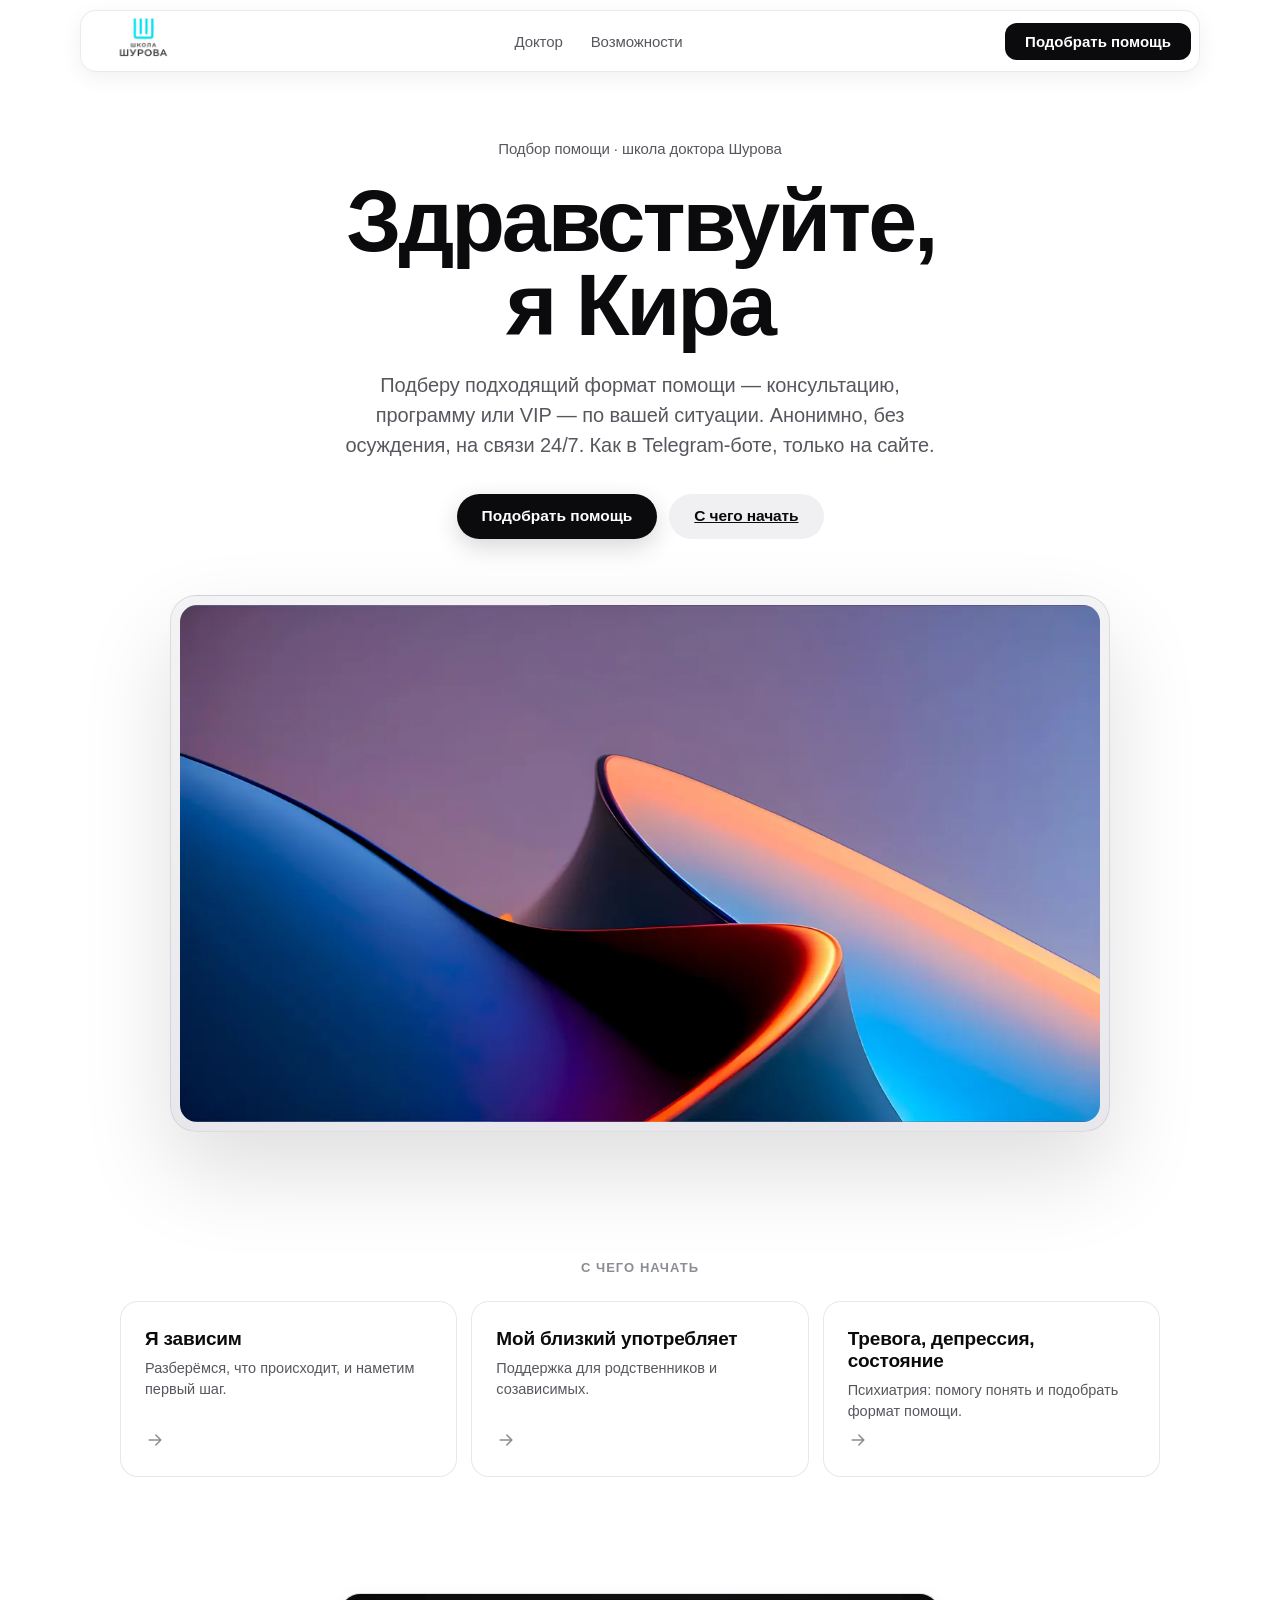
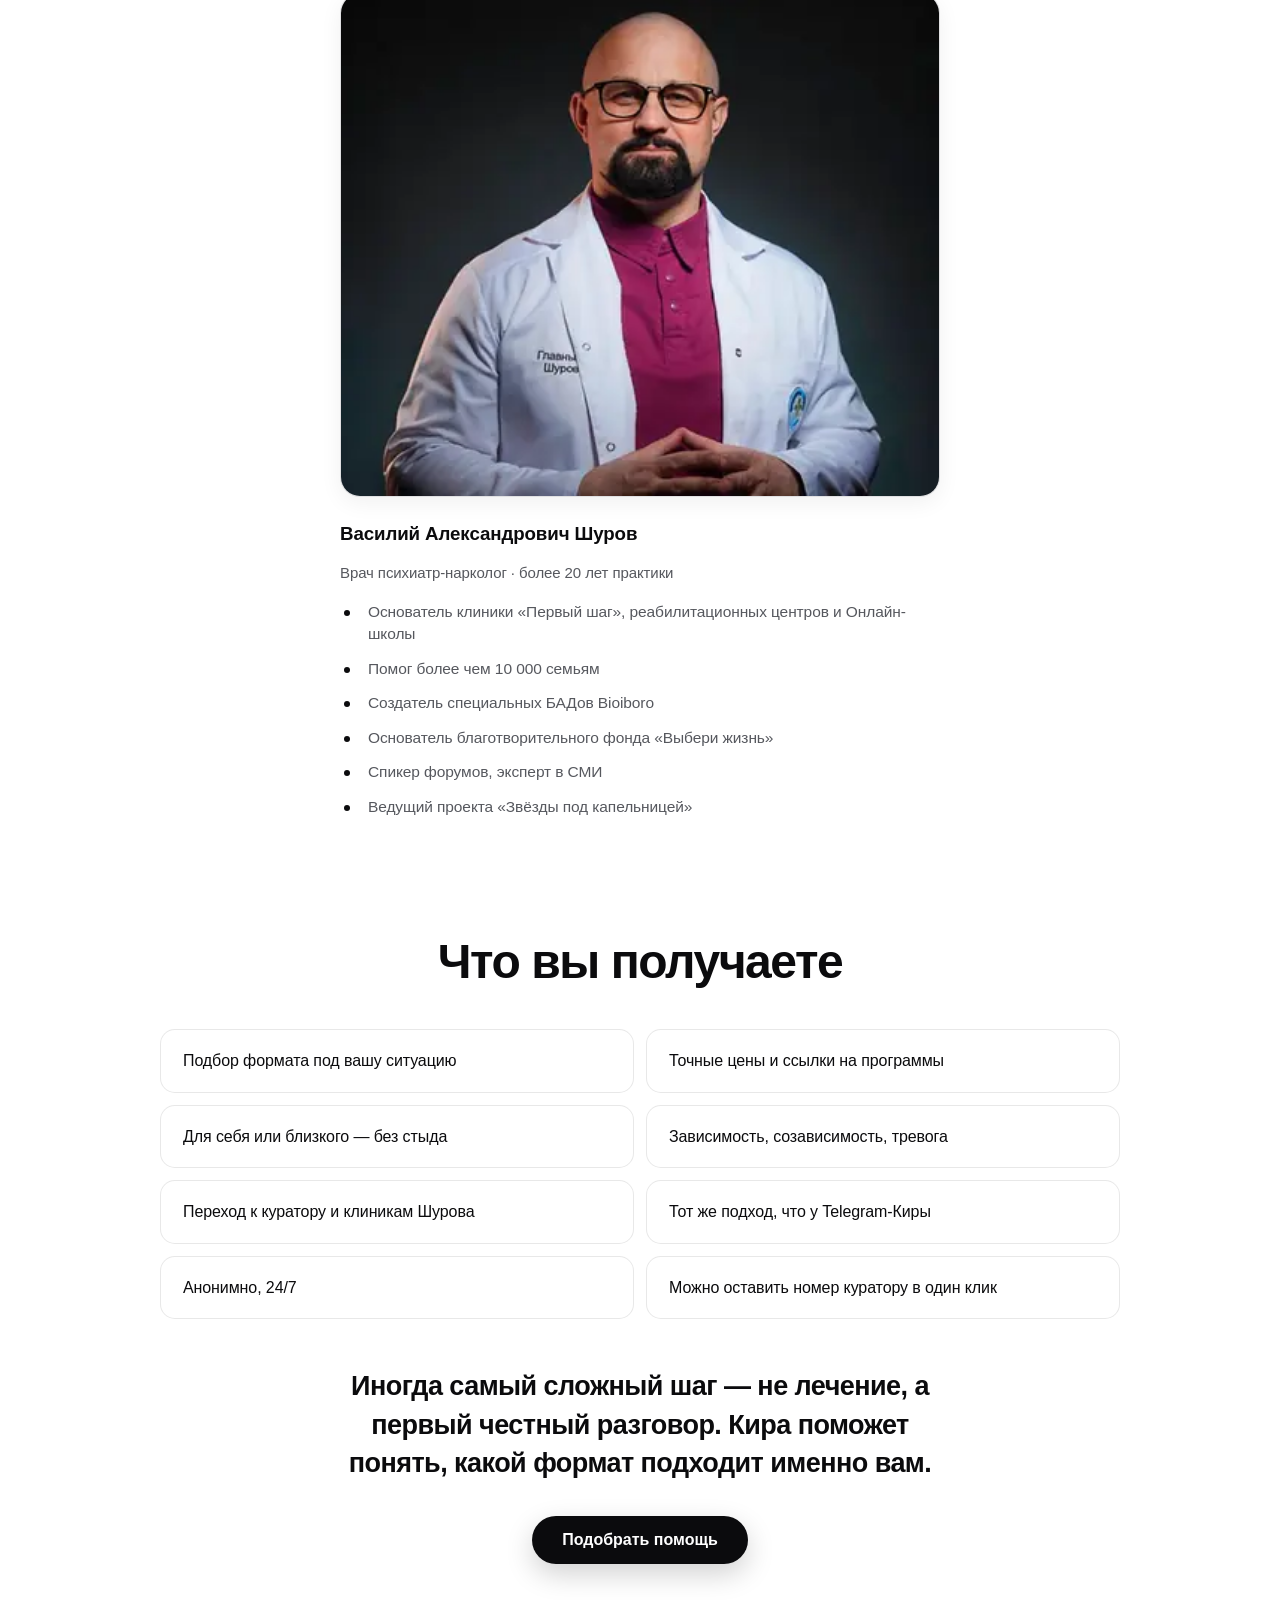
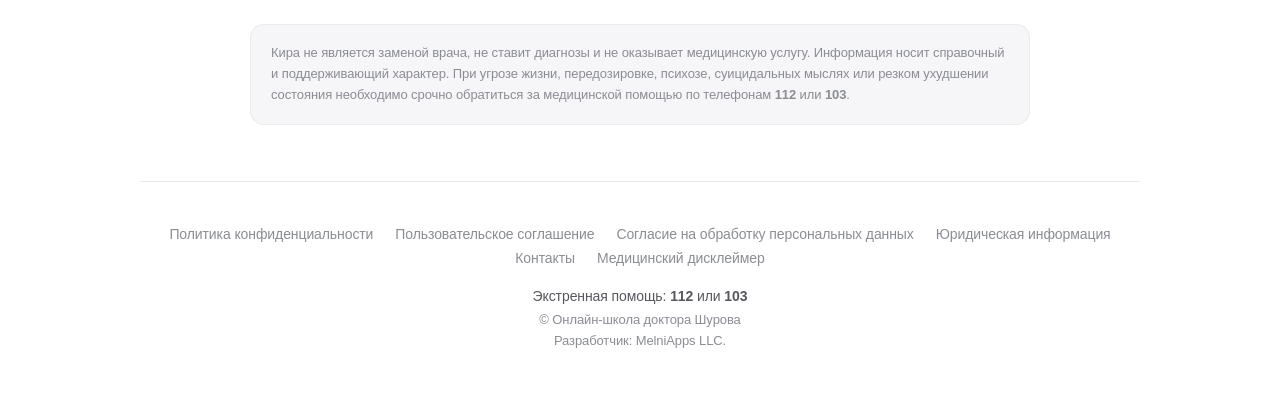
==== commit 224da04b: "Добавить ссылку на разработчика Co-authored-by: Cursor <cursoragent@cursor.com>" ====
--- a/index.html
+++ b/index.html
@@ -32,7 +32,7 @@
 
   <link rel="preconnect" href="https://api.fontshare.com" crossorigin />
   <link href="https://api.fontshare.com/v2/css?f[]=general-sans@400,500,600&display=swap" rel="stylesheet" />
-  <link rel="stylesheet" href="/styles.css?v=20" />
+  <link rel="stylesheet" href="/styles.css?v=21" />
 </head>
 <body>
   <!-- ═══════════ ФОНОВАЯ АТМОСФЕРА ═══════════ -->
@@ -175,6 +175,7 @@
       </div>
       <p class="footer-sos" data-i18n="footer.sos">Экстренная помощь: <b>112</b> или <b>103</b></p>
       <p class="footer-copy" data-i18n="footer.copy">© Онлайн-школа доктора Шурова</p>
+      <p class="footer-copy"><a href="https://melniapps.com" target="_blank" rel="noopener noreferrer">Разработчик: MelniApps LLC.</a></p>
     </footer>
   </main>
 
--- a/styles.css
+++ b/styles.css
@@ -210,6 +210,9 @@
 .footer-links a:hover { color: var(--ink); }
 .footer-sos { font-size: 14px; color: var(--ink-soft); margin: 0 0 8px; }
 .footer-copy { font-size: 13px; color: var(--ink-faint); margin: 0; }
+.footer-copy + .footer-copy { margin-top: 6px; }
+.footer-copy a { color: inherit; text-decoration: none; }
+.footer-copy a:hover { color: var(--ink); text-decoration: underline; text-underline-offset: 3px; }
 
 /* ─────────── Мобильный таб-бар ─────────── */
 .tabbar {
